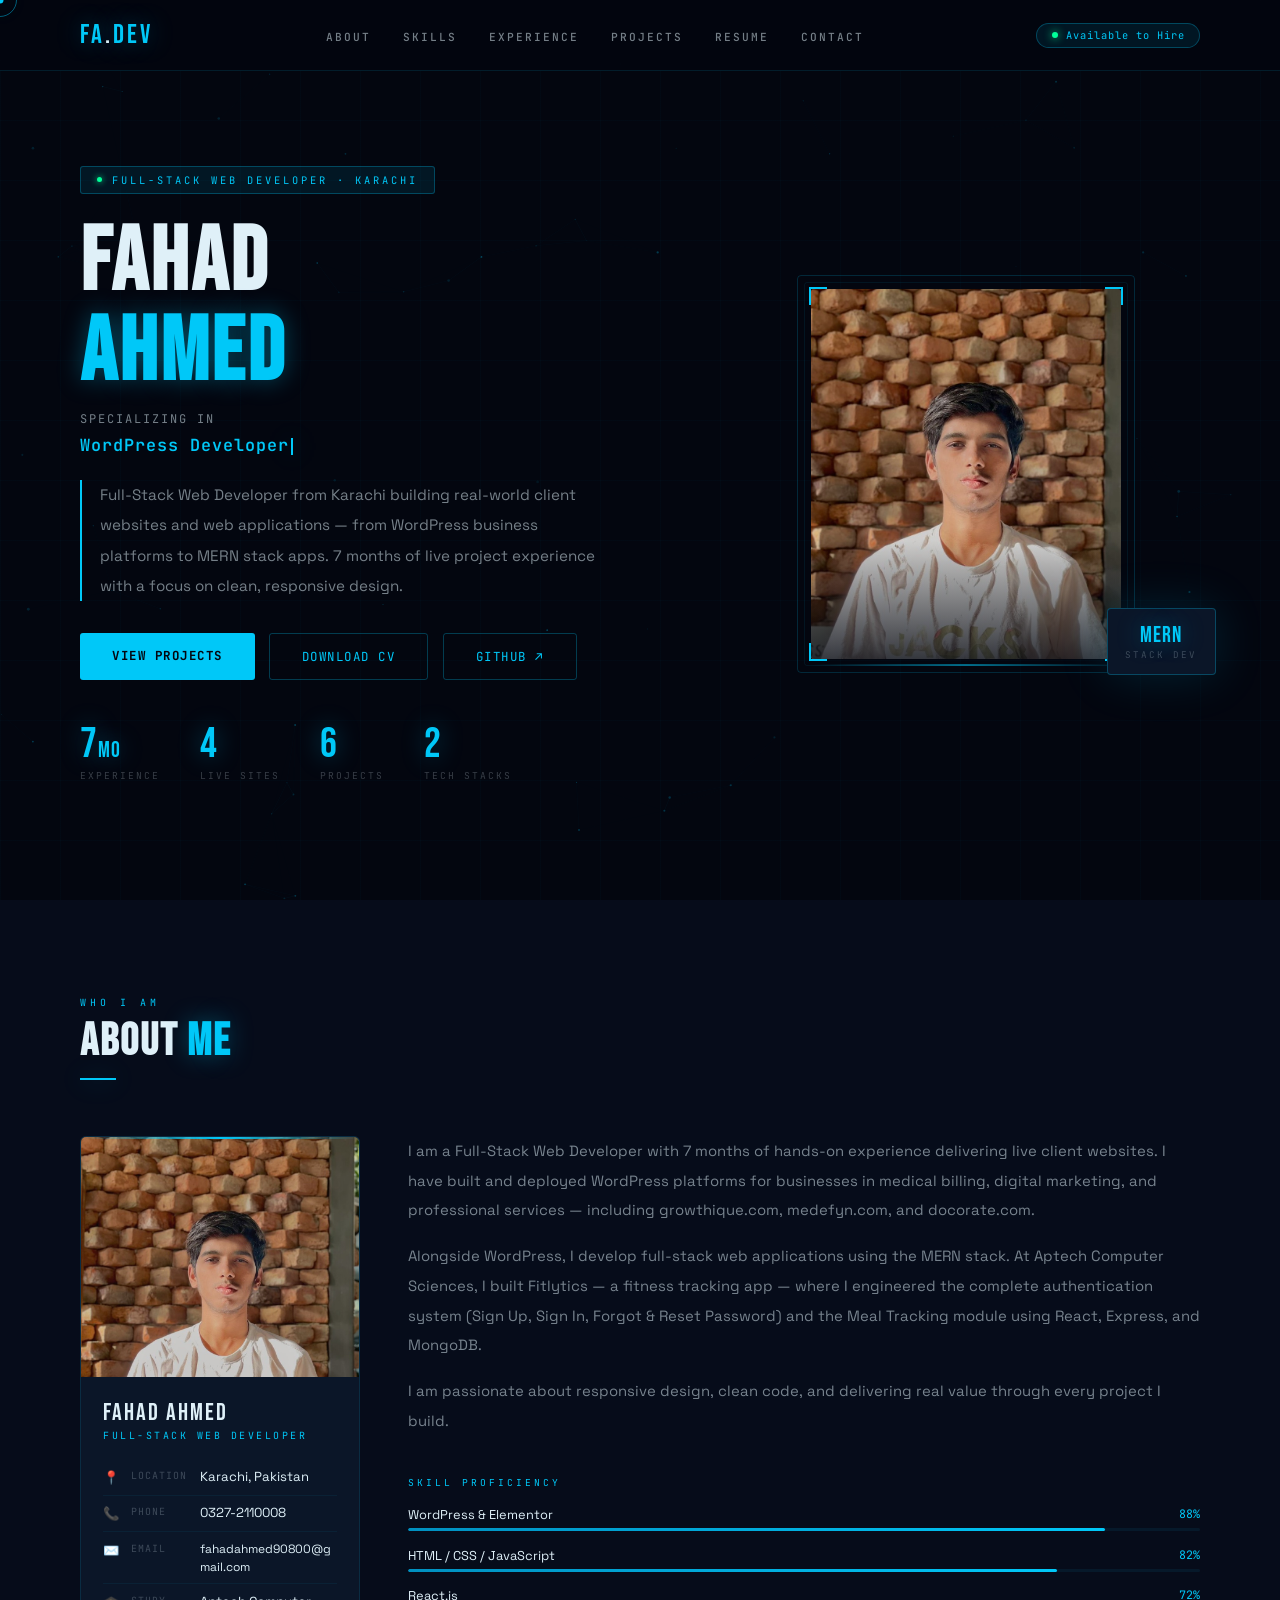
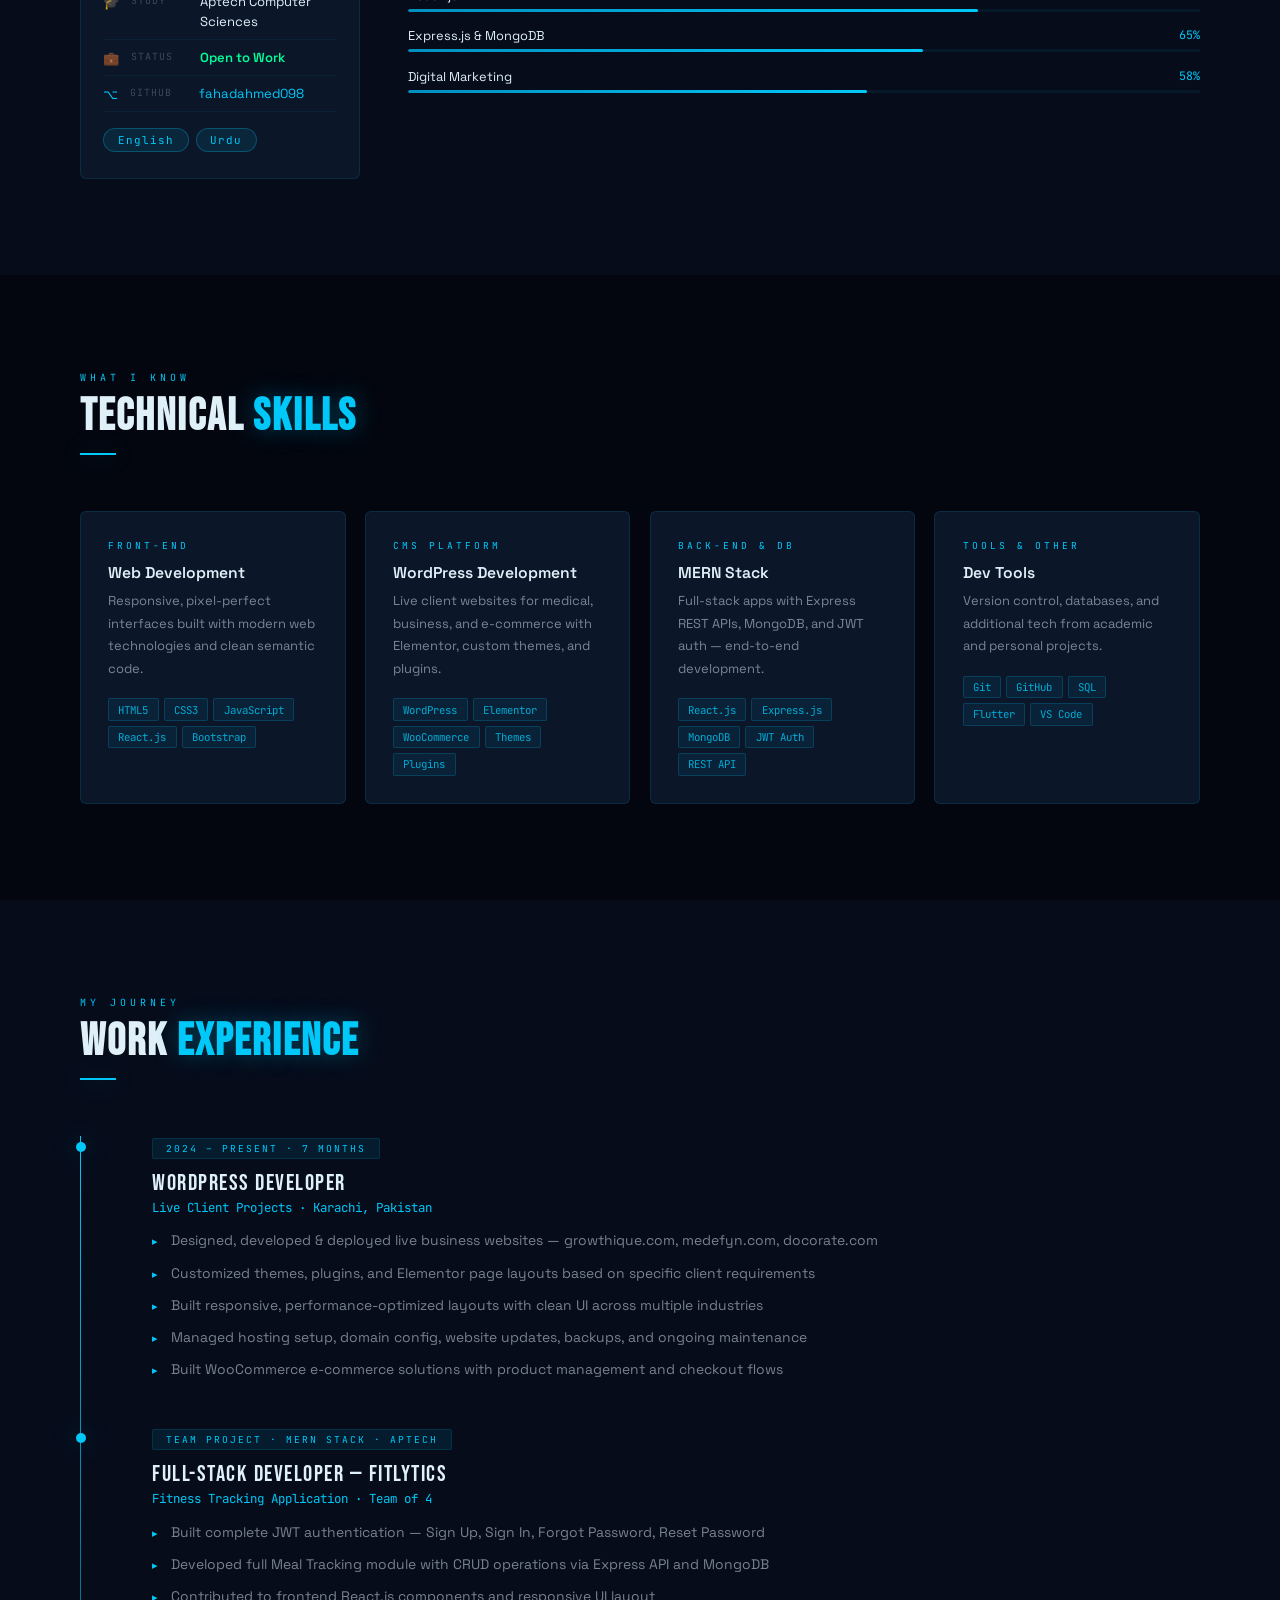
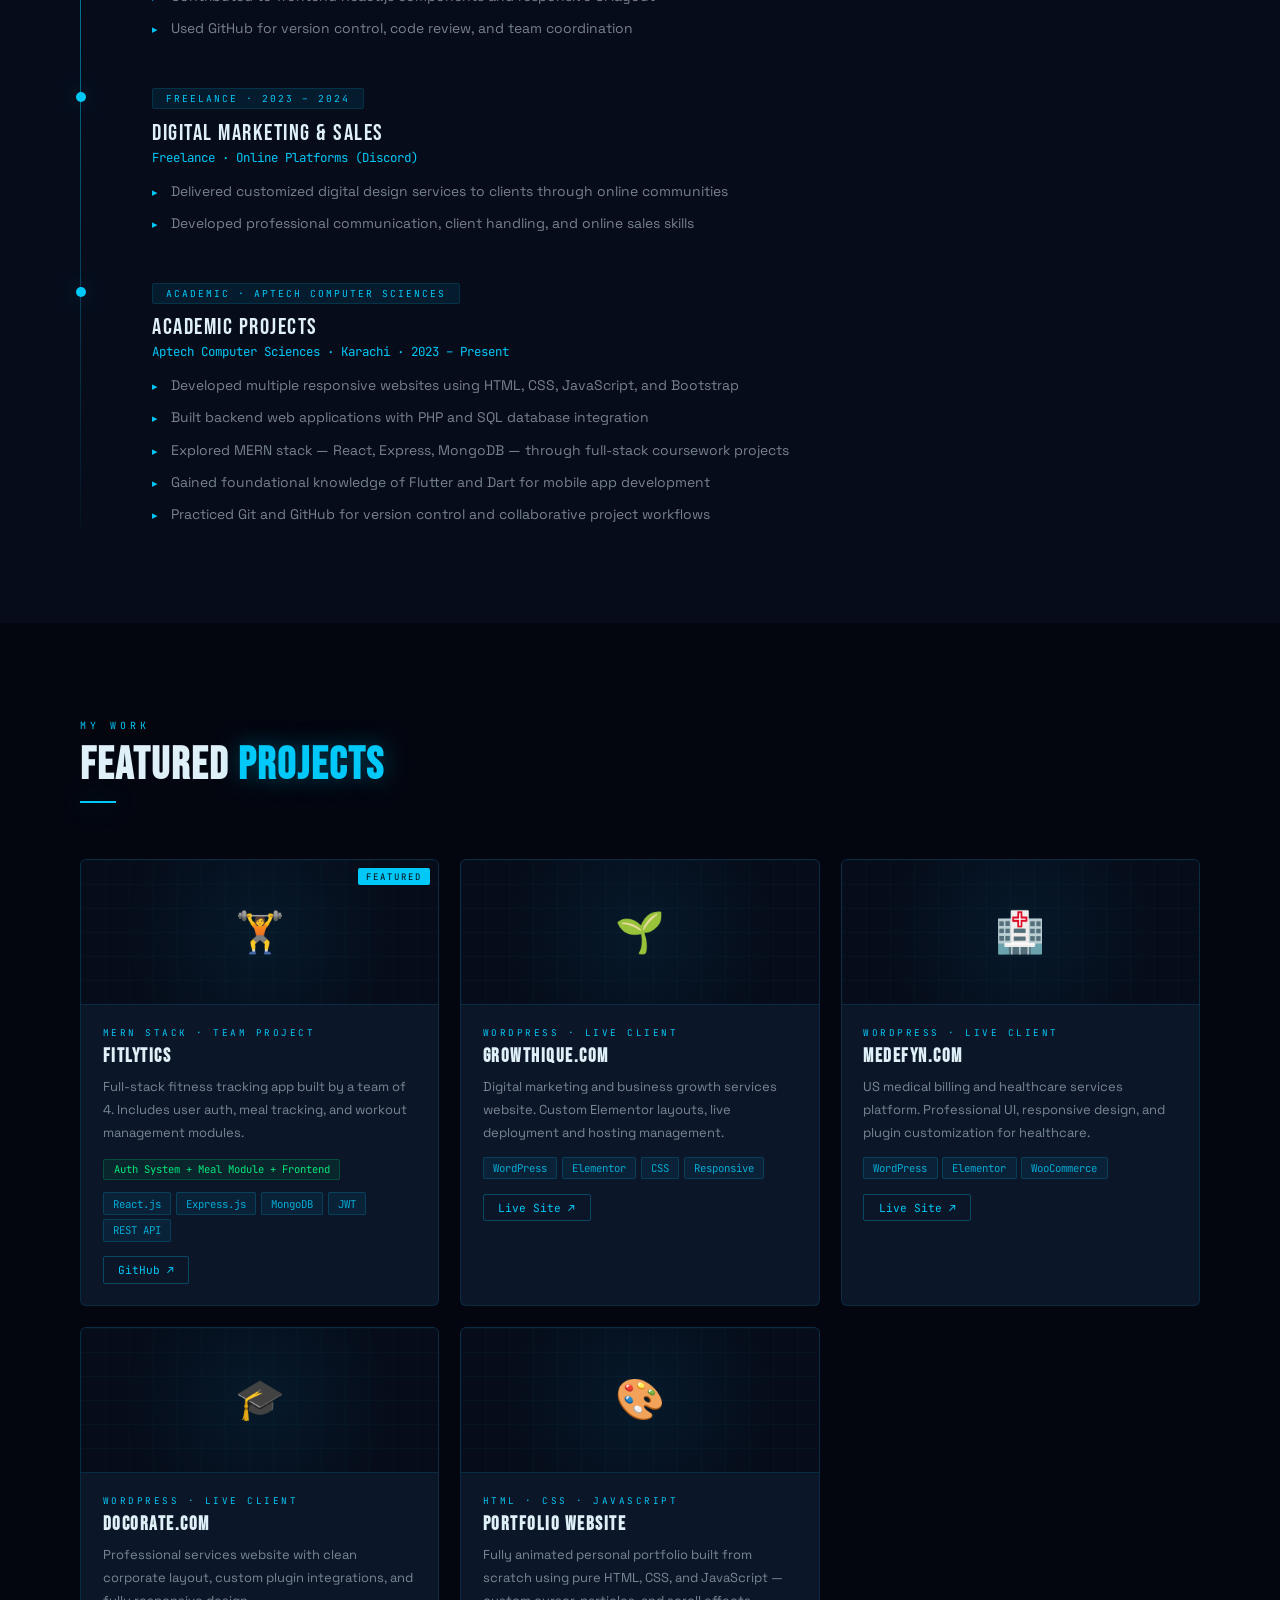
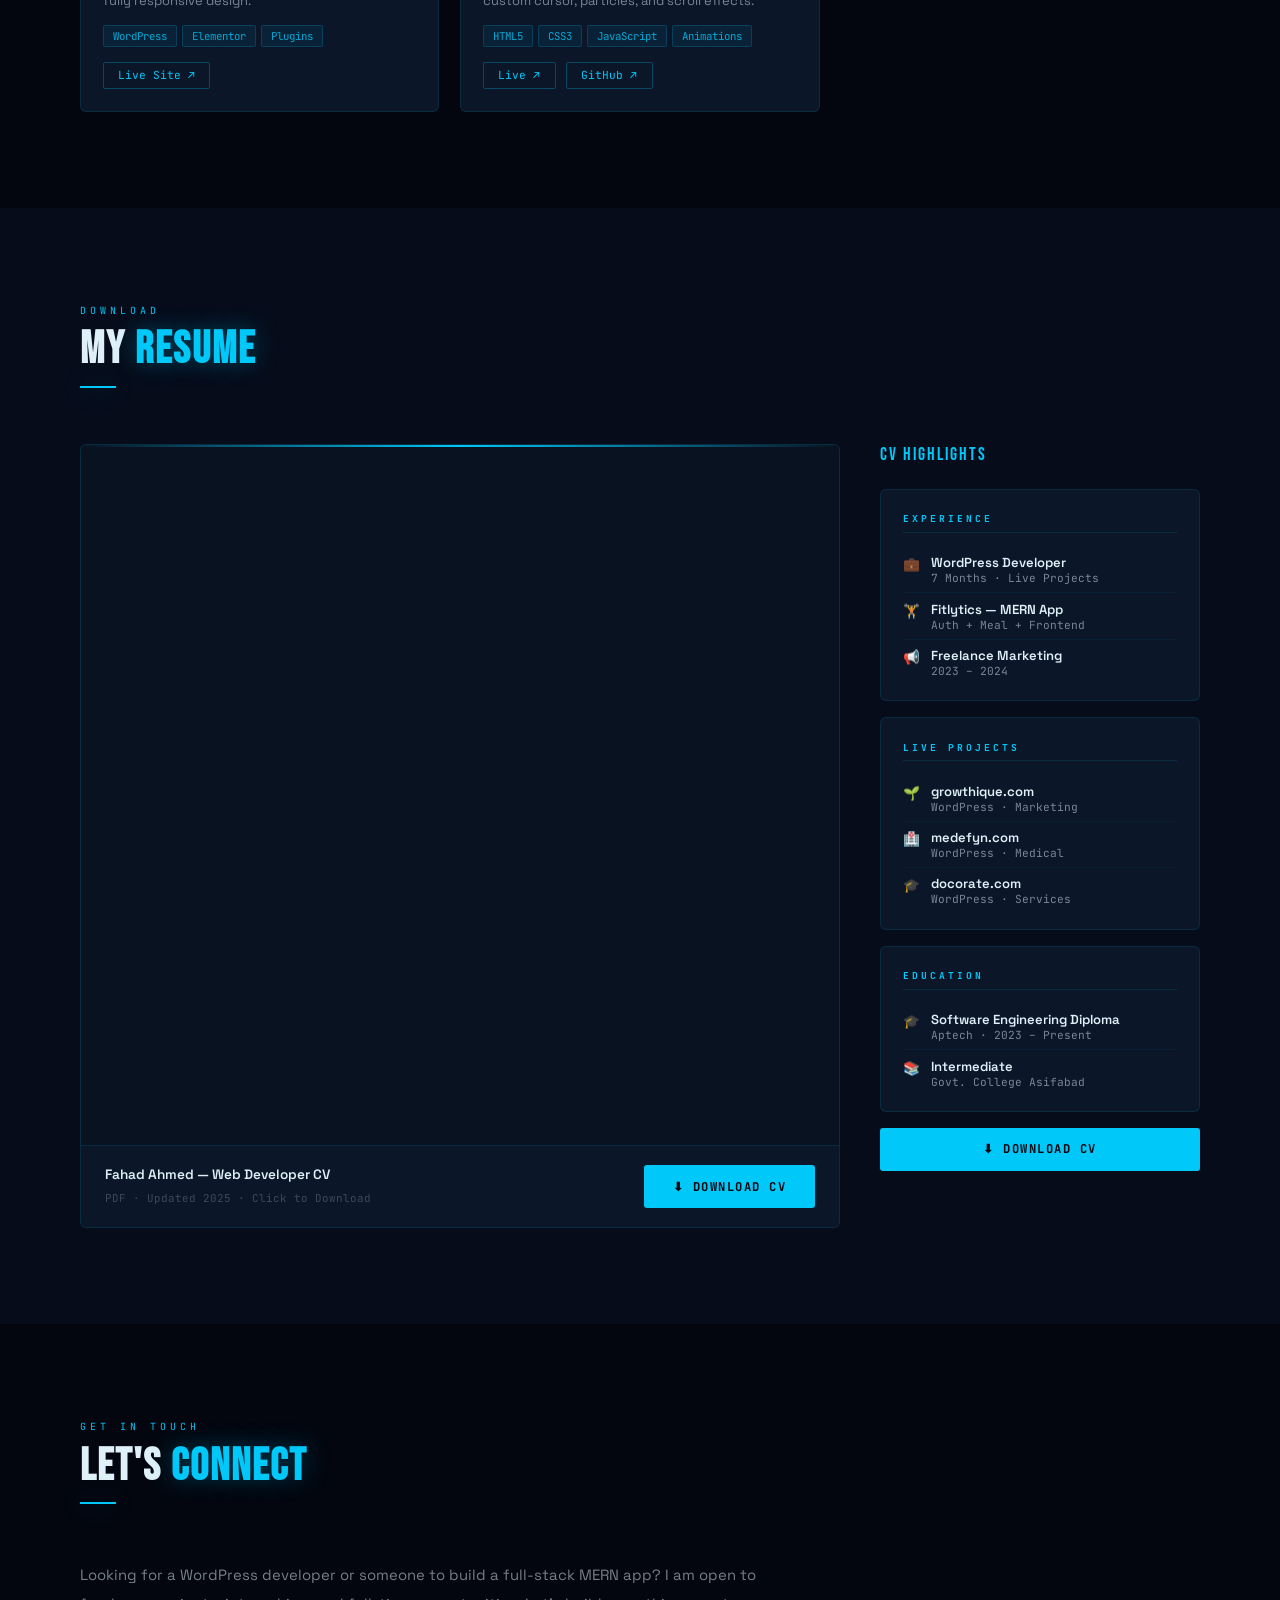
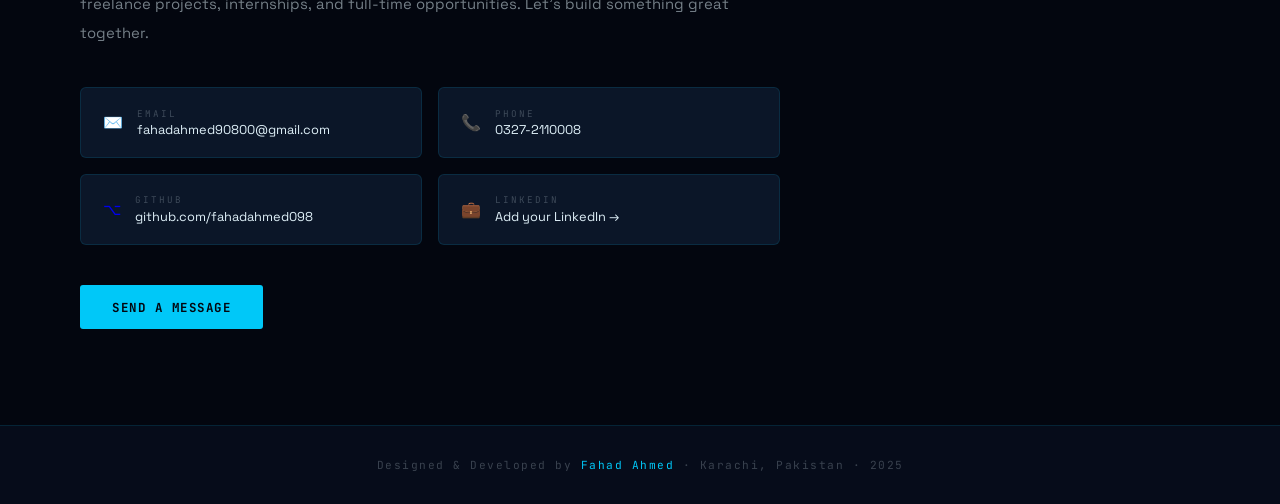
==== index.html @ fbe24729 "Rename fahad-portfolio-v4.html to index.html" ====
<!DOCTYPE html>
<html lang="en">
<head>
<meta charset="UTF-8">
<meta name="viewport" content="width=device-width, initial-scale=1.0">
<title>Fahad Ahmed — Full-Stack Web Developer</title>
<link href="https://fonts.googleapis.com/css2?family=Space+Grotesk:wght@300;400;500;600;700&family=Bebas+Neue&family=JetBrains+Mono:wght@400;500&display=swap" rel="stylesheet">
<link rel="stylesheet" href="style.css">
</head>
<body>
<canvas id="cvs"></canvas>
<div id="cur"></div><div id="curl"></div>

<!-- NAV -->
<nav id="nav">
  <a href="#home" class="logo">FA<em>.</em>DEV</a>
  <ul class="navlinks">
    <li><a href="#about">About</a></li>
    <li><a href="#skills">Skills</a></li>
    <li><a href="#experience">Experience</a></li>
    <li><a href="#projects">Projects</a></li>
    <li><a href="#resume">Resume</a></li>
    <li><a href="#contact">Contact</a></li>
  </ul>
  <div class="navpill"><span class="ndot"></span>Available to Hire</div>
</nav>

<!-- HERO -->
<section class="hero" id="home">
  <div>
    <div class="htag"><span class="htdot"></span>Full-Stack Web Developer · Karachi</div>
    <h1 class="hname">FAHAD<br><span>AHMED</span></h1>
    <p class="hsubt">Specializing in</p>
    <div class="htyped"><span id="typed"></span><span class="hcaret"></span></div>
    <p class="hbio">Full-Stack Web Developer from Karachi building real-world client websites and web applications — from WordPress business platforms to MERN stack apps. 7 months of live project experience with a focus on clean, responsive design.</p>
    <div class="hbtns">
      <a href="#projects" class="bp">View Projects</a>
      <a href="#resume" class="bs">Download CV</a>
      <a href="https://github.com/fahadahmed098" target="_blank" class="bs">GitHub ↗</a>
    </div>
    <div class="hstats">
      <div><div class="hsn">7<small style="font-size:1.4rem">mo</small></div><div class="hsl">Experience</div></div>
      <div><div class="hsn">4</div><div class="hsl">Live Sites</div></div>
      <div><div class="hsn">6</div><div class="hsl">Projects</div></div>
      <div><div class="hsn">2</div><div class="hsl">Tech Stacks</div></div>
    </div>
  </div>
  <div class="hright">
    <div class="pframe">
      <div class="pc pc-tl"></div><div class="pc pc-tr"></div>
      <div class="pc pc-bl"></div><div class="pc pc-br"></div>
      <img src="[data-uri]" class="pimg" alt="Fahad Ahmed">
      <div class="pov"></div><div class="pscan"></div>
    </div>
    <div class="hbadge"><div class="hbn">MERN</div><div class="hbt">Stack Dev</div></div>
  </div>
</section>

<!-- ABOUT -->
<section class="about" id="about">
  <div class="seye rv">Who I Am</div>
  <h2 class="stitle rv">About <span>Me</span></h2>
  <div class="srule rv"></div>
  <div class="about-grid">
    <div class="rv d1">
      <div class="acard">
        <img src="[data-uri]" class="aphoto" alt="Fahad Ahmed">
        <div class="ainfo">
          <div class="aname">Fahad Ahmed</div>
          <div class="arole">Full-Stack Web Developer</div>
          <div class="arow"><span class="aicon">📍</span><span class="albl">Location</span><span class="aval">Karachi, Pakistan</span></div>
          <div class="arow"><span class="aicon">📞</span><span class="albl">Phone</span><span class="aval">0327-2110008</span></div>
          <div class="arow"><span class="aicon">✉️</span><span class="albl">Email</span><span class="aval" style="font-size:.75rem;">fahadahmed90800@gmail.com</span></div>
          <div class="arow"><span class="aicon">🎓</span><span class="albl">Study</span><span class="aval">Aptech Computer Sciences</span></div>
          <div class="arow"><span class="aicon">💼</span><span class="albl">Status</span><span class="aval" style="color:#00ff99;font-weight:600;">Open to Work</span></div>
          <div class="arow"><span class="aicon">⌥</span><span class="albl">GitHub</span><span class="aval"><a href="https://github.com/fahadahmed098" target="_blank">fahadahmed098</a></span></div>
          <div class="langs"><span class="lpill">English</span><span class="lpill">Urdu</span></div>
        </div>
      </div>
    </div>
    <div class="aright rv d2">
      <p>I am a Full-Stack Web Developer with 7 months of hands-on experience delivering live client websites. I have built and deployed WordPress platforms for businesses in medical billing, digital marketing, and professional services — including growthique.com, medefyn.com, and docorate.com.</p>
      <p>Alongside WordPress, I develop full-stack web applications using the MERN stack. At Aptech Computer Sciences, I built Fitlytics — a fitness tracking app — where I engineered the complete authentication system (Sign Up, Sign In, Forgot & Reset Password) and the Meal Tracking module using React, Express, and MongoDB.</p>
      <p>I am passionate about responsive design, clean code, and delivering real value through every project I build.</p>
      <div class="abars">
        <div class="abars-title">Skill Proficiency</div>
        <div class="brow"><div class="blabrow"><span class="bname">WordPress & Elementor</span><span class="bpct">88%</span></div><div class="btrack"><div class="bfill" data-w="88"></div></div></div>
        <div class="brow"><div class="blabrow"><span class="bname">HTML / CSS / JavaScript</span><span class="bpct">82%</span></div><div class="btrack"><div class="bfill" data-w="82"></div></div></div>
        <div class="brow"><div class="blabrow"><span class="bname">React.js</span><span class="bpct">72%</span></div><div class="btrack"><div class="bfill" data-w="72"></div></div></div>
        <div class="brow"><div class="blabrow"><span class="bname">Express.js & MongoDB</span><span class="bpct">65%</span></div><div class="btrack"><div class="bfill" data-w="65"></div></div></div>
        <div class="brow"><div class="blabrow"><span class="bname">Digital Marketing</span><span class="bpct">58%</span></div><div class="btrack"><div class="bfill" data-w="58"></div></div></div>
      </div>
    </div>
  </div>
</section>

<!-- SKILLS -->
<section class="skills" id="skills">
  <div class="seye rv">What I Know</div>
  <h2 class="stitle rv">Technical <span>Skills</span></h2>
  <div class="srule rv"></div>
  <div class="sgrid">
    <div class="scard rv d1">
      <div class="scat">Front-End</div>
      <h3>Web Development</h3>
      <p>Responsive, pixel-perfect interfaces built with modern web technologies and clean semantic code.</p>
      <div class="stags"><span class="stag">HTML5</span><span class="stag">CSS3</span><span class="stag">JavaScript</span><span class="stag">React.js</span><span class="stag">Bootstrap</span></div>
    </div>
    <div class="scard rv d2">
      <div class="scat">CMS Platform</div>
      <h3>WordPress Development</h3>
      <p>Live client websites for medical, business, and e-commerce with Elementor, custom themes, and plugins.</p>
      <div class="stags"><span class="stag">WordPress</span><span class="stag">Elementor</span><span class="stag">WooCommerce</span><span class="stag">Themes</span><span class="stag">Plugins</span></div>
    </div>
    <div class="scard rv d3">
      <div class="scat">Back-End & DB</div>
      <h3>MERN Stack</h3>
      <p>Full-stack apps with Express REST APIs, MongoDB, and JWT auth — end-to-end development.</p>
      <div class="stags"><span class="stag">React.js</span><span class="stag">Express.js</span><span class="stag">MongoDB</span><span class="stag">JWT Auth</span><span class="stag">REST API</span></div>
    </div>
    <div class="scard rv d4">
      <div class="scat">Tools & Other</div>
      <h3>Dev Tools</h3>
      <p>Version control, databases, and additional tech from academic and personal projects.</p>
      <div class="stags"><span class="stag">Git</span><span class="stag">GitHub</span><span class="stag">SQL</span><span class="stag">Flutter</span><span class="stag">VS Code</span></div>
    </div>
  </div>
</section>

<!-- EXPERIENCE -->
<section class="experience" id="experience">
  <div class="seye rv">My Journey</div>
  <h2 class="stitle rv">Work <span>Experience</span></h2>
  <div class="srule rv"></div>
  <div class="tl">

    <div class="tli rv d1">
      <span class="tlbadge">2024 – Present · 7 Months</span>
      <div class="tltitle">WordPress Developer</div>
      <div class="tlco">Live Client Projects · Karachi, Pakistan</div>
      <ul class="tllist">
        <li>Designed, developed & deployed live business websites — growthique.com, medefyn.com, docorate.com</li>
        <li>Customized themes, plugins, and Elementor page layouts based on specific client requirements</li>
        <li>Built responsive, performance-optimized layouts with clean UI across multiple industries</li>
        <li>Managed hosting setup, domain config, website updates, backups, and ongoing maintenance</li>
        <li>Built WooCommerce e-commerce solutions with product management and checkout flows</li>
      </ul>
    </div>

    <div class="tli rv d2">
      <span class="tlbadge">Team Project · MERN Stack · Aptech</span>
      <div class="tltitle">Full-Stack Developer — Fitlytics</div>
      <div class="tlco">Fitness Tracking Application · Team of 4</div>
      <ul class="tllist">
        <li>Built complete JWT authentication — Sign Up, Sign In, Forgot Password, Reset Password</li>
        <li>Developed full Meal Tracking module with CRUD operations via Express API and MongoDB</li>
        <li>Contributed to frontend React.js components and responsive UI layout</li>
        <li>Used GitHub for version control, code review, and team coordination</li>
      </ul>
    </div>

    <div class="tli rv d3">
      <span class="tlbadge">Freelance · 2023 – 2024</span>
      <div class="tltitle">Digital Marketing & Sales</div>
      <div class="tlco">Freelance · Online Platforms (Discord)</div>
      <ul class="tllist">
        <li>Delivered customized digital design services to clients through online communities</li>
        <li>Developed professional communication, client handling, and online sales skills</li>
      </ul>
    </div>

    <div class="tli rv d4">
      <span class="tlbadge">Academic · Aptech Computer Sciences</span>
      <div class="tltitle">Academic Projects</div>
      <div class="tlco">Aptech Computer Sciences · Karachi · 2023 – Present</div>
      <ul class="tllist">
        <li>Developed multiple responsive websites using HTML, CSS, JavaScript, and Bootstrap</li>
        <li>Built backend web applications with PHP and SQL database integration</li>
        <li>Explored MERN stack — React, Express, MongoDB — through full-stack coursework projects</li>
        <li>Gained foundational knowledge of Flutter and Dart for mobile app development</li>
        <li>Practiced Git and GitHub for version control and collaborative project workflows</li>
      </ul>
    </div>

  </div>
</section>

<!-- PROJECTS -->
<section class="projects" id="projects">
  <div class="seye rv">My Work</div>
  <h2 class="stitle rv">Featured <span>Projects</span></h2>
  <div class="srule rv"></div>
  <div class="pgrid">

    <div class="pcard rv d1">
      <div class="pthumb"><div class="ptbg"></div><div class="ptgrid"></div><div class="ptglow"></div><div class="pticon">🏋️</div><div class="featbadge">Featured</div></div>
      <div class="pbody">
        <div class="ptype">MERN Stack · Team Project</div>
        <h3>Fitlytics</h3>
        <p>Full-stack fitness tracking app built by a team of 4. Includes user auth, meal tracking, and workout management modules.</p>
        <div class="prole">Auth System + Meal Module + Frontend</div>
        <div class="ptechs"><span class="stag">React.js</span><span class="stag">Express.js</span><span class="stag">MongoDB</span><span class="stag">JWT</span><span class="stag">REST API</span></div>
        <div class="plinks"><a href="https://github.com/fahadahmed098" target="_blank" class="plink">GitHub ↗</a></div>
      </div>
    </div>

    <div class="pcard rv d2">
      <div class="pthumb"><div class="ptbg"></div><div class="ptgrid"></div><div class="ptglow"></div><div class="pticon">🌱</div></div>
      <div class="pbody">
        <div class="ptype">WordPress · Live Client</div>
        <h3>Growthique.com</h3>
        <p>Digital marketing and business growth services website. Custom Elementor layouts, live deployment and hosting management.</p>
        <div class="ptechs"><span class="stag">WordPress</span><span class="stag">Elementor</span><span class="stag">CSS</span><span class="stag">Responsive</span></div>
        <div class="plinks"><a href="https://growthique.com" target="_blank" class="plink">Live Site ↗</a></div>
      </div>
    </div>

    <div class="pcard rv d3">
      <div class="pthumb"><div class="ptbg"></div><div class="ptgrid"></div><div class="ptglow"></div><div class="pticon">🏥</div></div>
      <div class="pbody">
        <div class="ptype">WordPress · Live Client</div>
        <h3>Medefyn.com</h3>
        <p>US medical billing and healthcare services platform. Professional UI, responsive design, and plugin customization for healthcare.</p>
        <div class="ptechs"><span class="stag">WordPress</span><span class="stag">Elementor</span><span class="stag">WooCommerce</span></div>
        <div class="plinks"><a href="https://medefyn.com" target="_blank" class="plink">Live Site ↗</a></div>
      </div>
    </div>

    <div class="pcard rv d4">
      <div class="pthumb"><div class="ptbg"></div><div class="ptgrid"></div><div class="ptglow"></div><div class="pticon">🎓</div></div>
      <div class="pbody">
        <div class="ptype">WordPress · Live Client</div>
        <h3>Docorate.com</h3>
        <p>Professional services website with clean corporate layout, custom plugin integrations, and fully responsive design.</p>
        <div class="ptechs"><span class="stag">WordPress</span><span class="stag">Elementor</span><span class="stag">Plugins</span></div>
        <div class="plinks"><a href="https://docorate.com" target="_blank" class="plink">Live Site ↗</a></div>
      </div>
    </div>

    <div class="pcard rv d5">
      <div class="pthumb"><div class="ptbg"></div><div class="ptgrid"></div><div class="ptglow"></div><div class="pticon">🎨</div></div>
      <div class="pbody">
        <div class="ptype">HTML · CSS · JavaScript</div>
        <h3>Portfolio Website</h3>
        <p>Fully animated personal portfolio built from scratch using pure HTML, CSS, and JavaScript — custom cursor, particles, and scroll effects.</p>
        <div class="ptechs"><span class="stag">HTML5</span><span class="stag">CSS3</span><span class="stag">JavaScript</span><span class="stag">Animations</span></div>
        <div class="plinks"><a href="#" class="plink">Live ↗</a><a href="https://github.com/fahadahmed098" target="_blank" class="plink">GitHub ↗</a></div>
      </div>
    </div>
<!-- 
    <div class="pcard rv d6">
      <div class="pthumb"><div class="ptbg"></div><div class="ptgrid"></div><div class="ptglow"></div><div class="pticon">🏦</div></div>
      <div class="pbody">
        <div class="ptype">HTML · CSS · JS · Bootstrap</div>
        <h3>Bank Account System</h3>
        <p>Academic project — bank account management system with deposit, withdraw, balance check, and account creation features.</p>
        <div class="ptechs"><span class="stag">HTML5</span><span class="stag">CSS3</span><span class="stag">JavaScript</span><span class="stag">Bootstrap</span></div>
        <div class="plinks"><a href="https://github.com/fahadahmed098/Bank_Account_System" target="_blank" class="plink">GitHub ↗</a></div>
      </div>
    </div> -->

  </div>
</section>

<!-- RESUME -->
<section class="resumesec" id="resume">
  <div class="seye rv">Download</div>
  <h2 class="stitle rv">My <span>Resume</span></h2>
  <div class="srule rv"></div>
  <div class="resinner">
    <div class="pdfcard rv d1">
      <iframe class="pdfembed" id="pdfEmbed" src="[data-uri]" title="Fahad Ahmed CV"></iframe>
      <div class="pdfactions">
        <div class="pdfinfo">
          <p>Fahad Ahmed — Web Developer CV</p>
          <span>PDF · Updated 2025 · Click to Download</span>
        </div>
        <button class="bdl" onclick="dlPDF()">⬇ Download CV</button>
      </div>
    </div>
    <div class="cvside rv d2">
      <div class="cvside-title">CV Highlights</div>
      <div class="cvscard">
        <h4>Experience</h4>
        <div class="cvsr"><span class="cvsicon">💼</span><div><div class="cvstitle">WordPress Developer</div><div class="cvssub">7 Months · Live Projects</div></div></div>
        <div class="cvsr"><span class="cvsicon">🏋️</span><div><div class="cvstitle">Fitlytics — MERN App</div><div class="cvssub">Auth + Meal + Frontend</div></div></div>
        <div class="cvsr"><span class="cvsicon">📢</span><div><div class="cvstitle">Freelance Marketing</div><div class="cvssub">2023 – 2024</div></div></div>
      </div>
      <div class="cvscard">
        <h4>Live Projects</h4>
        <div class="cvsr"><span class="cvsicon">🌱</span><div><div class="cvstitle">growthique.com</div><div class="cvssub">WordPress · Marketing</div></div></div>
        <div class="cvsr"><span class="cvsicon">🏥</span><div><div class="cvstitle">medefyn.com</div><div class="cvssub">WordPress · Medical</div></div></div>
        <div class="cvsr"><span class="cvsicon">🎓</span><div><div class="cvstitle">docorate.com</div><div class="cvssub">WordPress · Services</div></div></div>
      </div>
      <div class="cvscard">
        <h4>Education</h4>
        <div class="cvsr"><span class="cvsicon">🎓</span><div><div class="cvstitle">Software Engineering Diploma</div><div class="cvssub">Aptech · 2023 – Present</div></div></div>
        <div class="cvsr"><span class="cvsicon">📚</span><div><div class="cvstitle">Intermediate</div><div class="cvssub">Govt. College Asifabad</div></div></div>
      </div>
      <button class="bdl" style="width:100%;justify-content:center;" onclick="dlPDF()">⬇ Download CV</button>
    </div>
  </div>
</section>

<!-- CONTACT -->
<section class="contact" id="contact">
  <div class="seye rv">Get In Touch</div>
  <h2 class="stitle rv">Let's <span>Connect</span></h2>
  <div class="srule rv"></div>
  <div class="ctinner">
    <p class="rv">Looking for a WordPress developer or someone to build a full-stack MERN app? I am open to freelance projects, internships, and full-time opportunities. Let's build something great together.</p>
    <div class="ctgrid rv">
      <a href="mailto:fahadahmed90800@gmail.com" class="citem"><span class="cicon">✉️</span><div><div class="clbl">Email</div><div class="cval">fahadahmed90800@gmail.com</div></div></a>
      <a href="tel:03272110008" class="citem"><span class="cicon">📞</span><div><div class="clbl">Phone</div><div class="cval">0327-2110008</div></div></a>
      <a href="https://github.com/fahadahmed098" target="_blank" class="citem"><span class="cicon">⌥</span><div><div class="clbl">GitHub</div><div class="cval">github.com/fahadahmed098</div></div></a>
      <a href="#" class="citem"><span class="cicon">💼</span><div><div class="clbl">LinkedIn</div><div class="cval">Add your LinkedIn →</div></div></a>
    </div>
    <a href="mailto:fahadahmed90800@gmail.com" class="bp rv" style="display:inline-block;margin-top:.5rem;">Send a Message</a>
  </div>
</section>

<footer><p>Designed & Developed by <span>Fahad Ahmed</span> · Karachi, Pakistan · 2025</p></footer>
<script src="portfolio.js"></script>
</body>
</html>
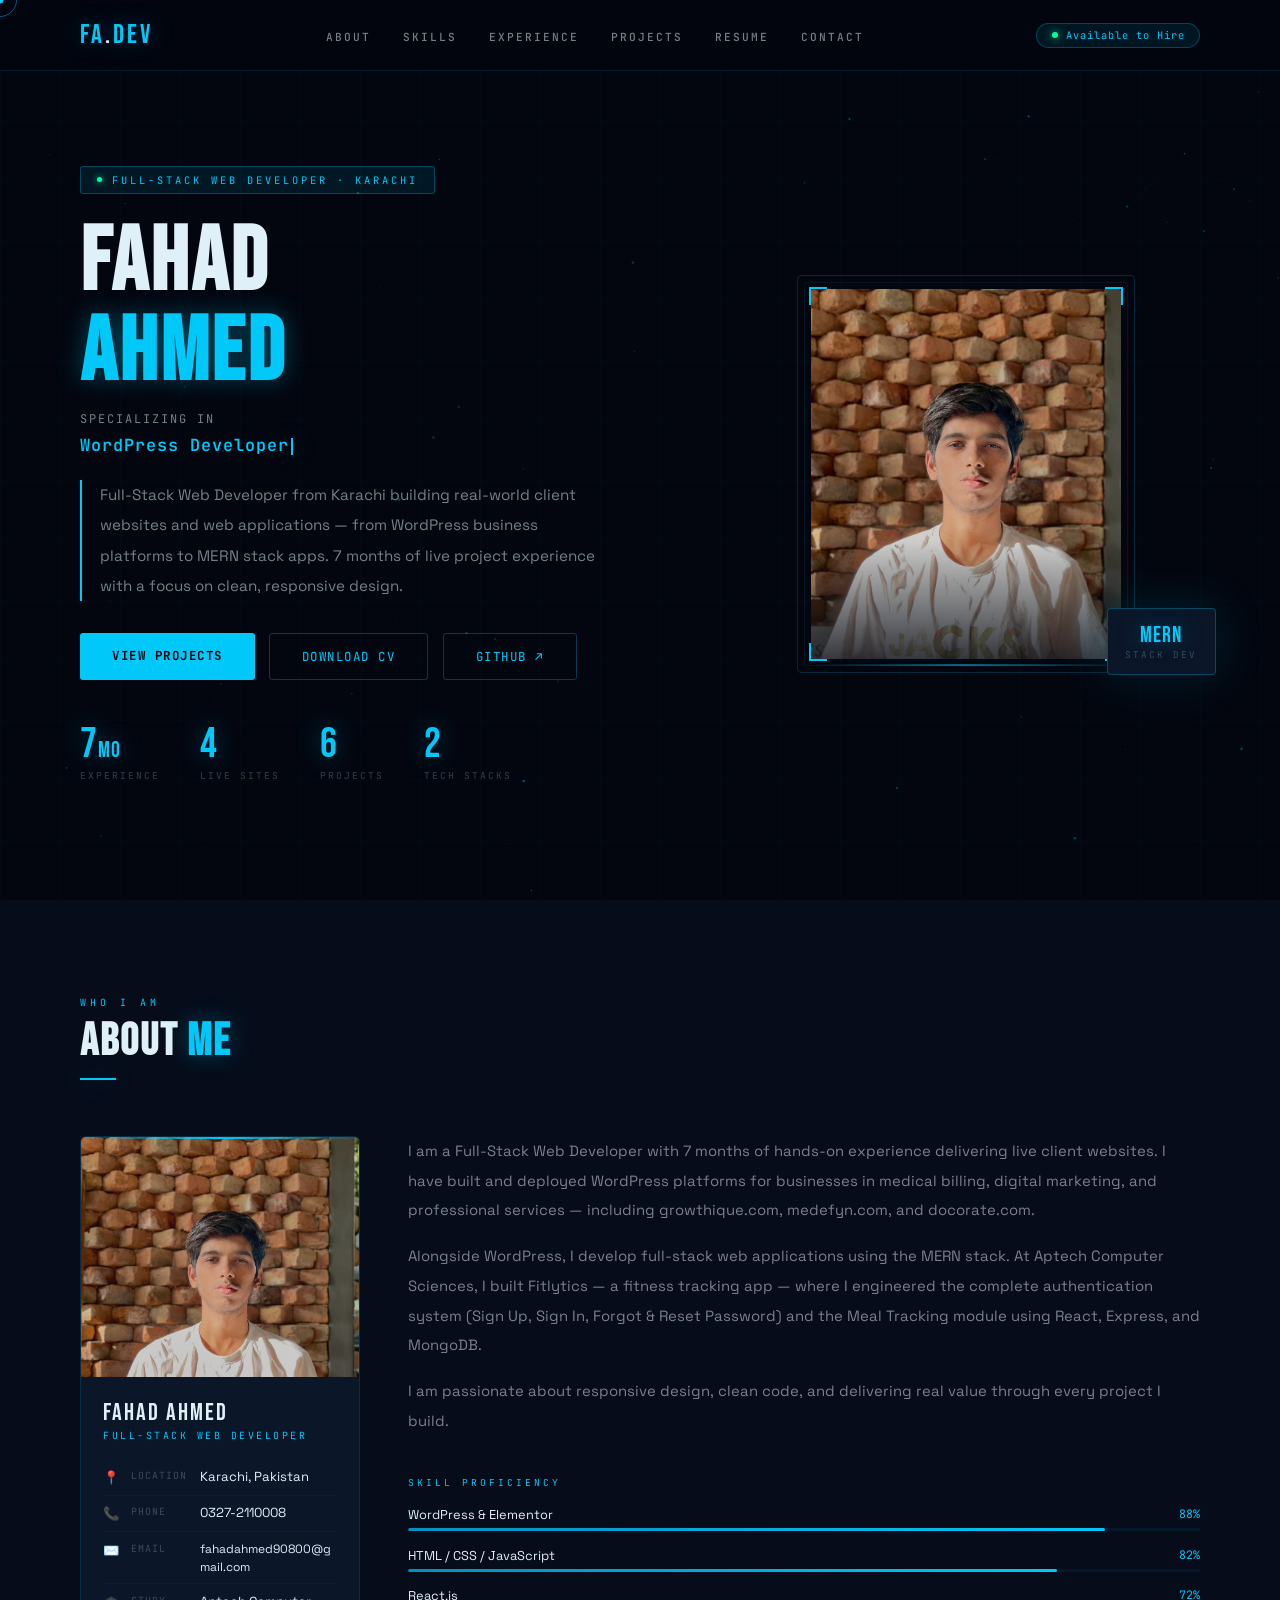
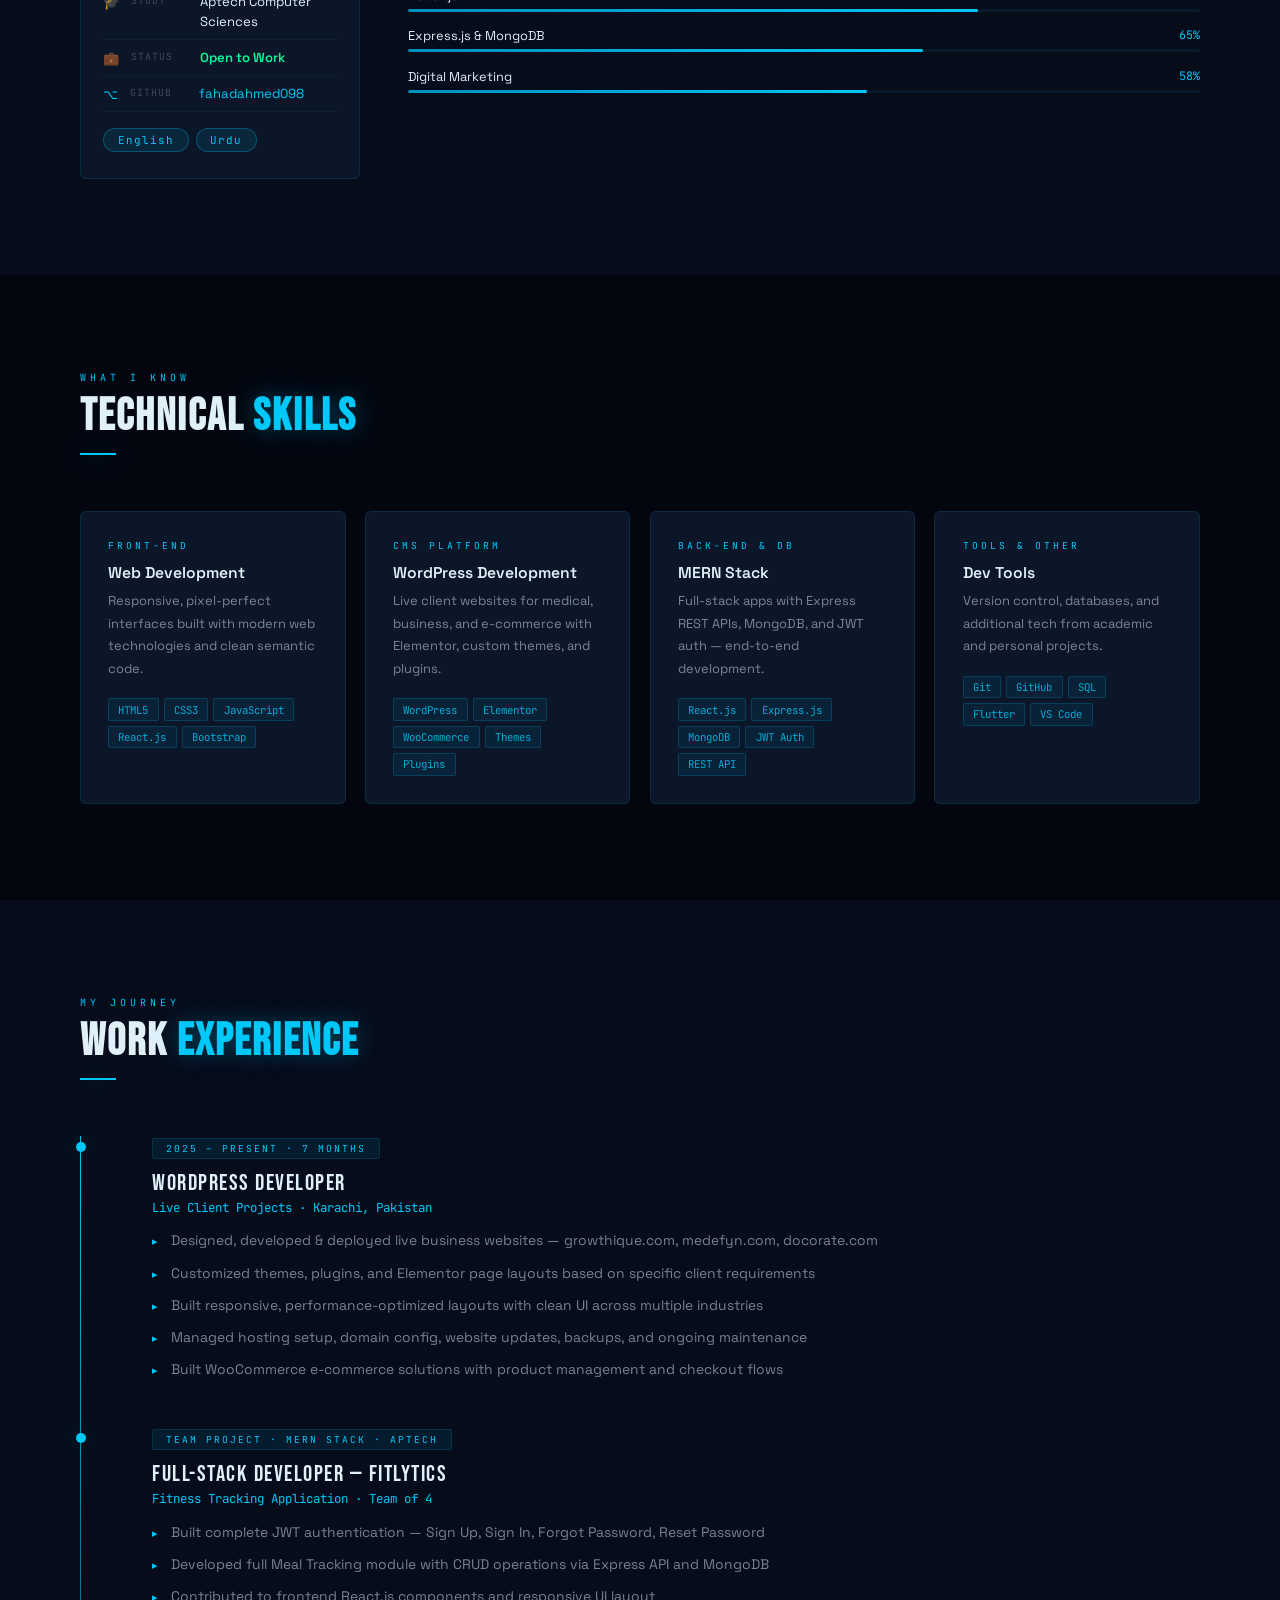
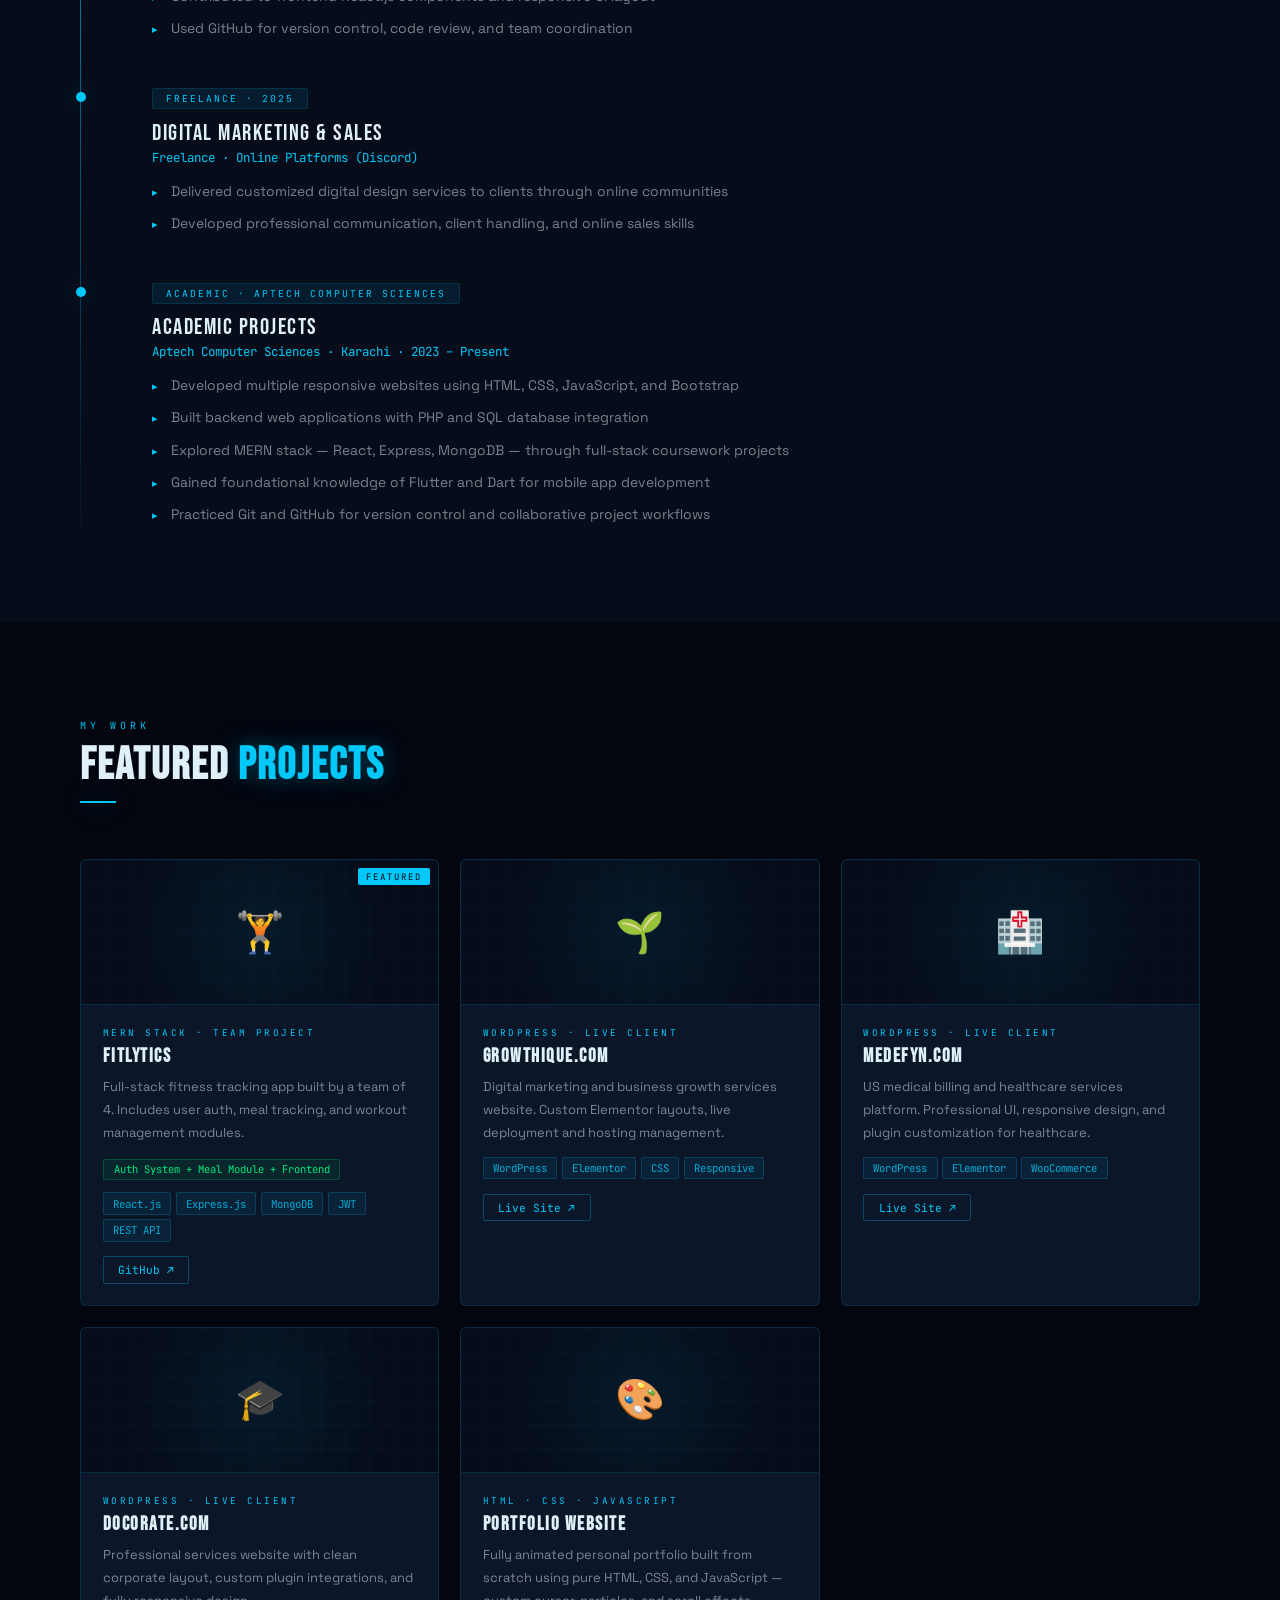
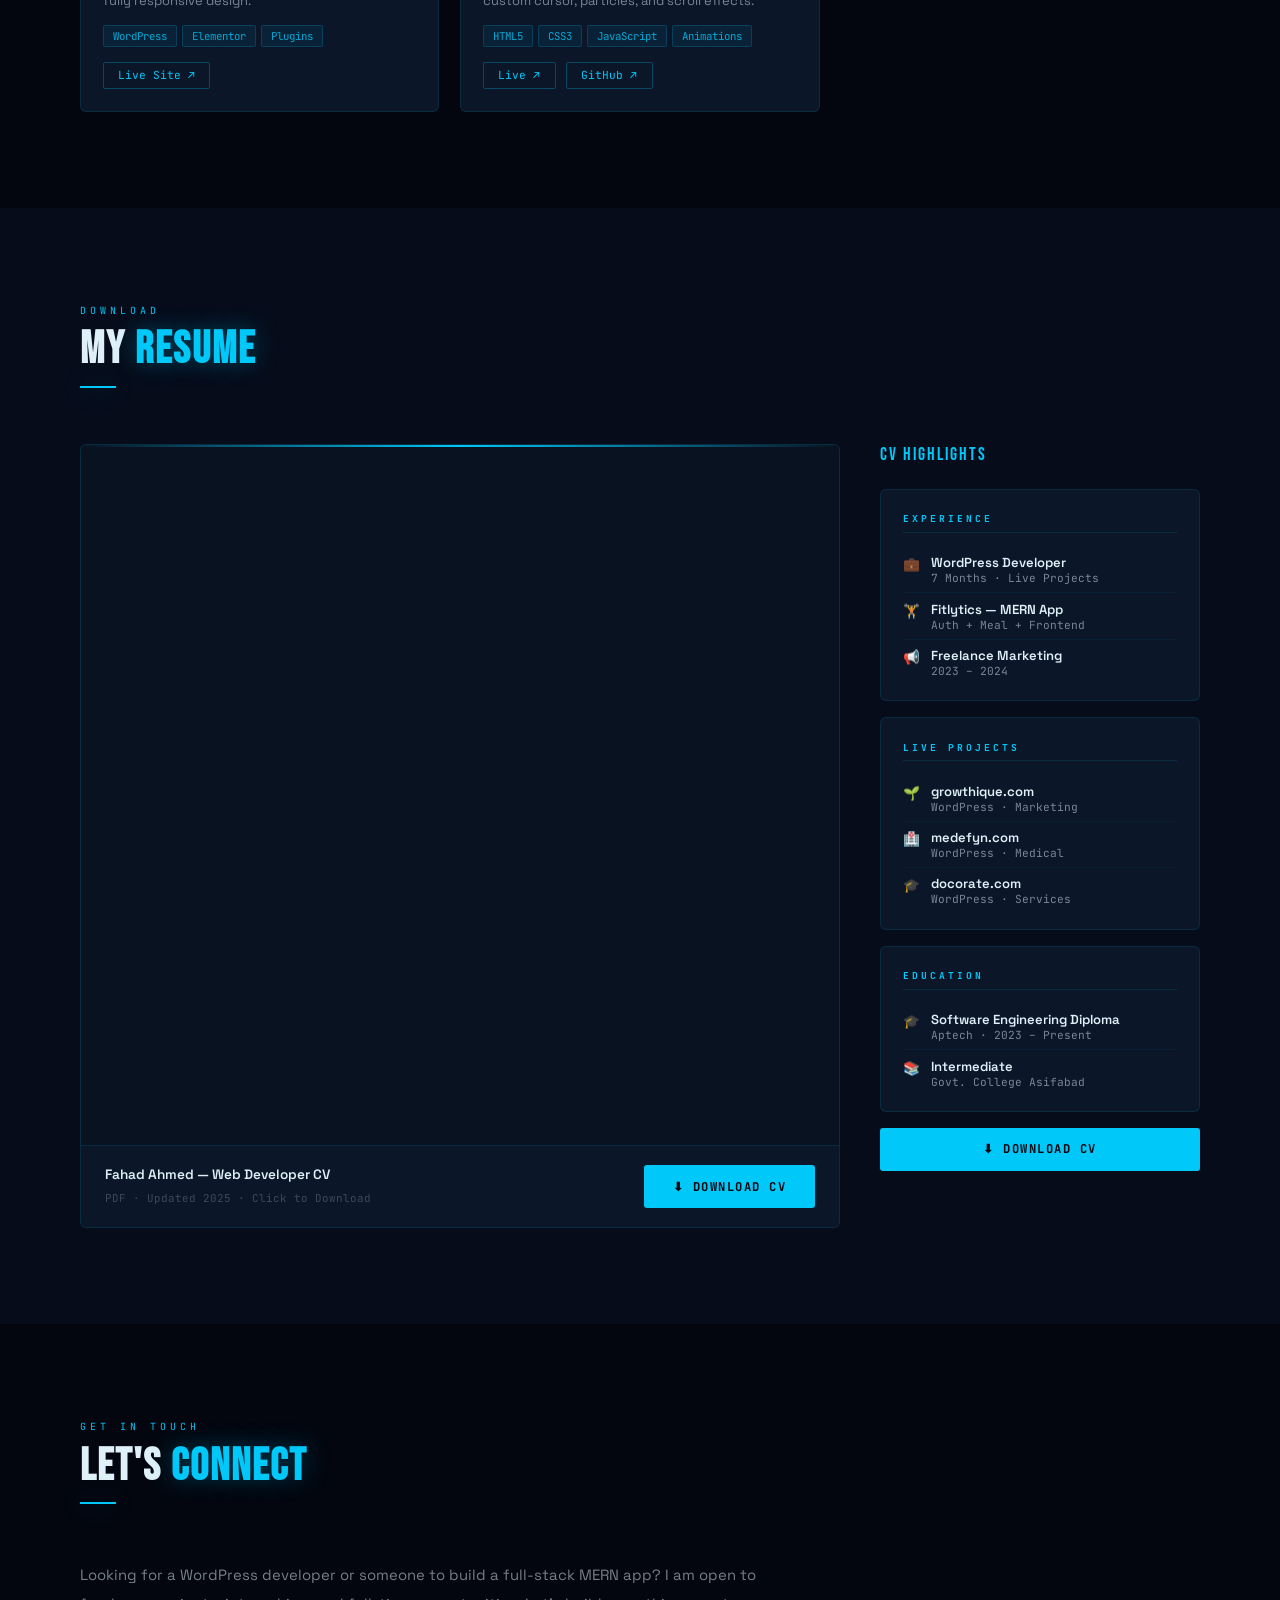
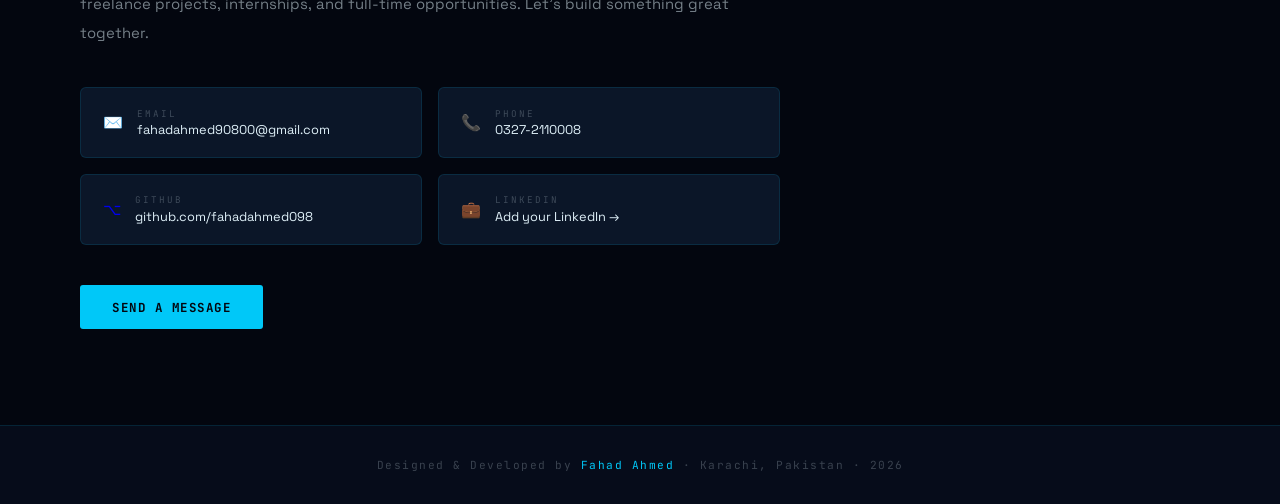
==== commit 4c47a481: "Update index.html" ====
--- a/index.html
+++ b/index.html
@@ -135,7 +135,7 @@
   <div class="tl">
 
     <div class="tli rv d1">
-      <span class="tlbadge">2024 – Present · 7 Months</span>
+      <span class="tlbadge">2025 – Present · 7 Months</span>
       <div class="tltitle">WordPress Developer</div>
       <div class="tlco">Live Client Projects · Karachi, Pakistan</div>
       <ul class="tllist">
@@ -160,7 +160,7 @@
     </div>
 
     <div class="tli rv d3">
-      <span class="tlbadge">Freelance · 2023 – 2024</span>
+      <span class="tlbadge">Freelance · 2025</span>
       <div class="tltitle">Digital Marketing & Sales</div>
       <div class="tlco">Freelance · Online Platforms (Discord)</div>
       <ul class="tllist">
@@ -319,7 +319,7 @@
   </div>
 </section>
 
-<footer><p>Designed & Developed by <span>Fahad Ahmed</span> · Karachi, Pakistan · 2025</p></footer>
+<footer><p>Designed & Developed by <span>Fahad Ahmed</span> · Karachi, Pakistan · 2026</p></footer>
 <script src="portfolio.js"></script>
 </body>
 </html>
